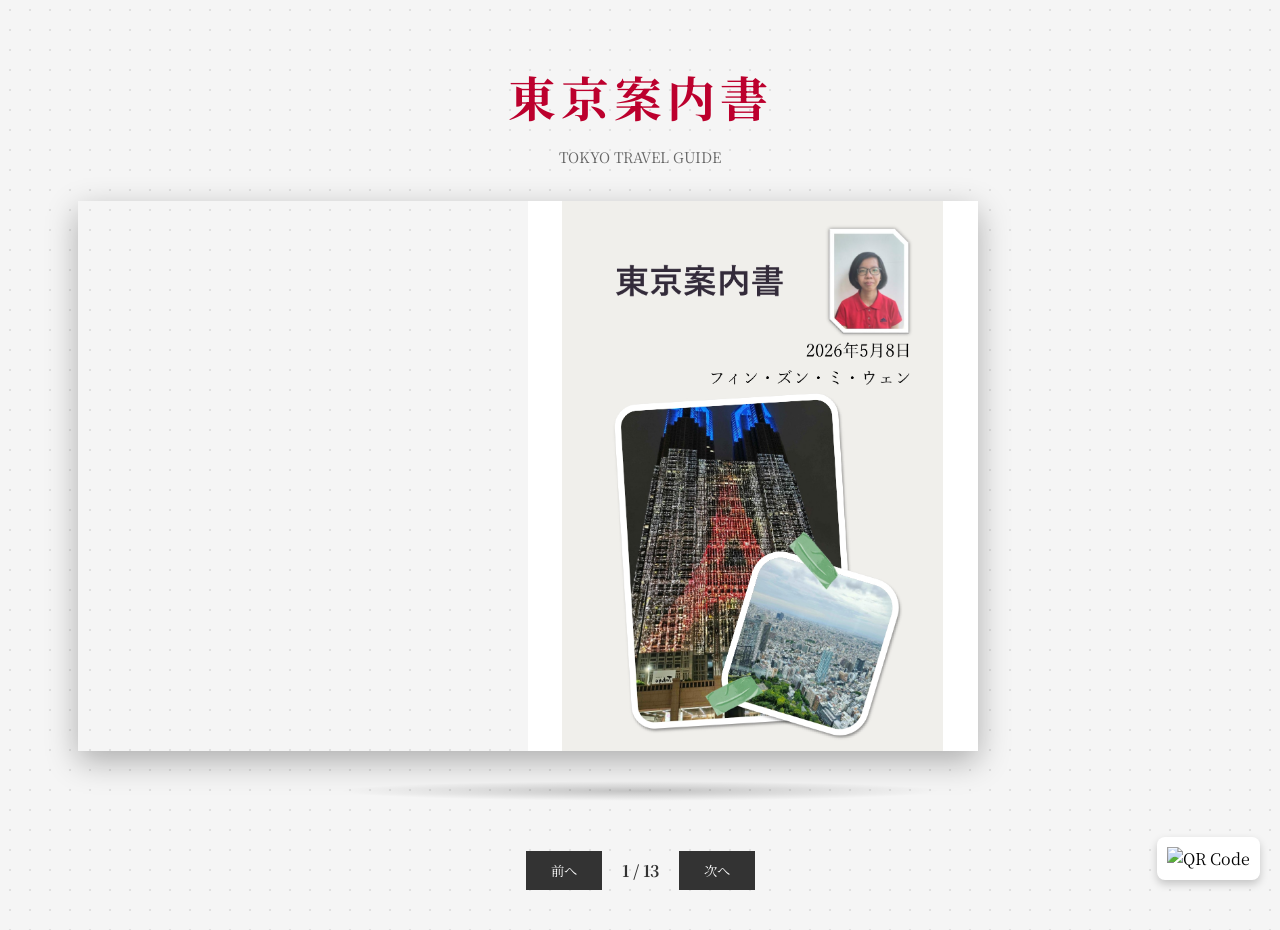
==== index.html @ 28d62766 "fixed link pic for X" ====
<!DOCTYPE html>
<html lang="ja">
<head>
    <meta charset="UTF-8">
    <meta property="og:title" content="Tokyo Guide Flipbook" />
    <meta property="og:description" content="Tokyo travel experience." />
    <meta property="og:image" content="img/review.jpg" />
    <title>東京案内書 - Tokyo Guide Flipbook</title>
    <meta name="description" content="Interactive Tokyo travel flipbook with guides to Shibuya, Shinjuku, Ikebukuro, food, anime culture, and local attractions."/>
    <link rel="icon" type="image/png" href="img/tokyo-tower.png">
    <link rel="stylesheet" href="css/style.css">
    <link href="https://fonts.googleapis.com/css2?family=Noto+Serif+JP:wght@700&display=swap" rel="stylesheet">
    
    <meta name="twitter:card" content="summary_large_image" />
    <meta name="twitter:title" content="Tokyo Guide Flipbook" />
    <meta name="twitter:description" content="Tokyo travel experience." />
    <meta name="twitter:image" content="https://uyenzx.github.io/-2/img/review.jpg" />

    <script type="text/javascript" src="js/jquery.min.1.7.js"></script>
    <script type="text/javascript" src="js/modernizr.2.5.3.min.js"></script>
    <script type="text/javascript" src="js/hash.js"></script>
</head>
<body>

    <header>
        <h1>東京案内書</h1>
        <p>TOKYO TRAVEL GUIDE</p>
    </header>

    <div id="main-container">
        <div id="flipbook-viewport">
            <div id="flipbook">
                </div>
            <div class="shadow-floor"></div>
        </div>
    </div>

    <nav class="controls">
        <button id="prev-btn">前へ</button>
        <span id="page-number">1 / 12</span>
        <button id="next-btn">次へ</button>
    </nav>
    <div style="position: fixed; bottom: 20px; right: 20px; text-align: center; background: white; padding: 10px; border-radius: 8px; box-shadow: 0 4px 8px rgba(0,0,0,0.2); z-index: 999;">
    <img src="https://api.qrserver.com/v1/create-qr-code/?size=100x100&data=https://uyenzx.github.io/-2" alt="QR Code">
</div>

    <script type="text/javascript" src="js/main.js"></script>
</body>
</html>
---- css/style.css ----
body {
    background-color: #f5f5f5; /* Màu giấy trắng ngà */
    background-image: radial-gradient(#e0e0e0 1px, transparent 1px);
    background-size: 20px 20px;
    margin: 0;
    font-family: 'Noto Serif JP', serif;
    display: flex;
    flex-direction: column;
    align-items: center;
    min-height: 100vh;
    overflow-x: hidden;
}

header {
    text-align: center;
    margin-top: 30px;
}

header h1 {
    font-size: 3rem;
    color: #bc002d; /* Màu đỏ cờ Nhật */
    margin-bottom: 0;
    letter-spacing: 5px;
}

header p {
    color: #666;
    font-size: 0.9rem;
}

#main-container {
    flex: 1;
    display: flex;
    justify-content: center;
    align-items: center;
    width: 100%;
}

#flipbook-viewport {
    position: relative;
    padding: 20px;
}

#flipbook {
    display: none;
    box-shadow: 0 10px 30px rgba(0,0,0,0.3);
}

#flipbook .page {
    background-color: white;
}

#flipbook img {
    width: 100%;
    height: 100%;
    object-fit: contain;
}

/* Đổ bóng sàn tạo chiều sâu */
.shadow-floor {
    width: 90%;
    height: 20px;
    background: radial-gradient(ellipse at center, rgba(0,0,0,0.2) 0%, rgba(0,0,0,0) 70%);
    margin: 30px auto;
}

.controls {
    margin-bottom: 40px;
    display: flex;
    gap: 20px;
    align-items: center;
}

button {
    background: #333;
    color: white;
    border: none;
    padding: 10px 25px;
    cursor: pointer;
    font-family: inherit;
    transition: 0.3s;
}

button:hover {
    background: #bc002d;
}

#page-number {
    font-weight: bold;
    color: #333;
}
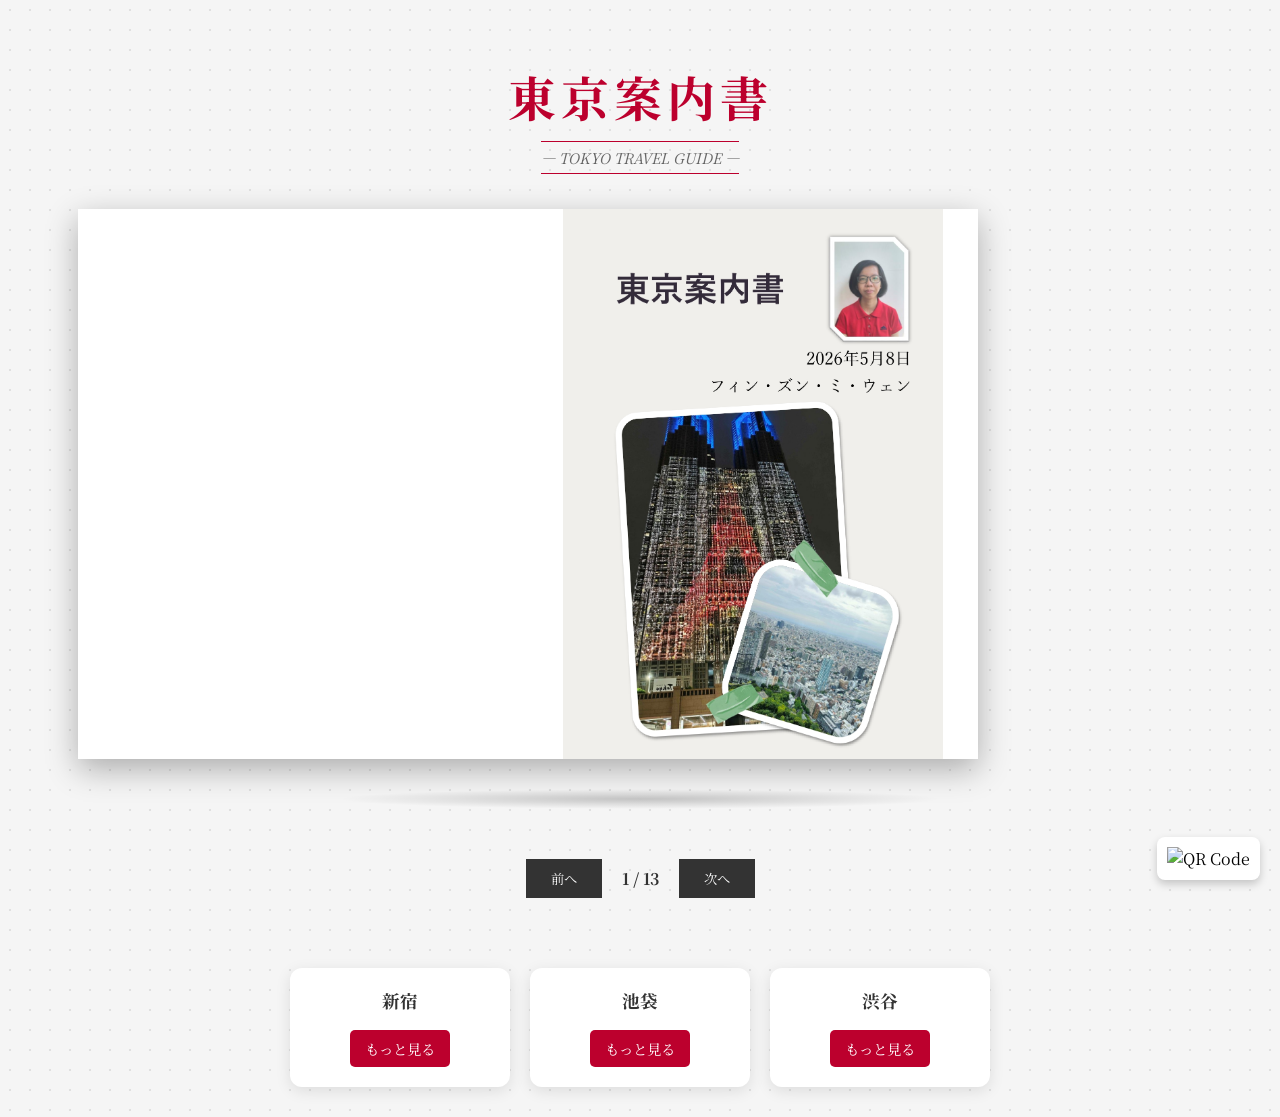
==== commit 0e46d41e: "add shibuya html and css" ====
--- a/index.html
+++ b/index.html
@@ -11,9 +11,11 @@
     <link rel="stylesheet" href="css/style.css">
     <link href="https://fonts.googleapis.com/css2?family=Noto+Serif+JP:wght@700&display=swap" rel="stylesheet">
     
+    <meta property="og:url" content="https://uyenzx.github.io/-2" />
+    <meta property="og:type" content="website" />
     <meta name="twitter:card" content="summary_large_image" />
     <meta name="twitter:title" content="Tokyo Guide Flipbook" />
-    <meta name="twitter:description" content="Tokyo travel experience." />
+    <meta name="twitter:description" content="Tokyo travel experience. Interactive Tokyo travel flipbook with guides to Shibuya, Shinjuku, Ikebukuro, food, anime culture, and local attractions." />
     <meta name="twitter:image" content="https://uyenzx.github.io/-2/img/review.jpg" />
 
     <script type="text/javascript" src="js/jquery.min.1.7.js"></script>
@@ -21,11 +23,10 @@
     <script type="text/javascript" src="js/hash.js"></script>
 </head>
 <body>
-
     <header>
-        <h1>東京案内書</h1>
-        <p>TOKYO TRAVEL GUIDE</p>
-    </header>
+    <h1>東京案内書</h1>
+    <p class="tagline">— TOKYO TRAVEL GUIDE —</p>
+</header>
 
     <div id="main-container">
         <div id="flipbook-viewport">
@@ -40,6 +41,20 @@
         <span id="page-number">1 / 12</span>
         <button id="next-btn">次へ</button>
     </nav>
+    <div class="location-nav">
+    <div class="nav-card">
+        <h3>新宿</h3>
+        <a href="shinjuku.html" class="visit-btn">もっと見る</a>
+    </div>
+    <div class="nav-card">
+        <h3>池袋</h3>
+        <a href="#" class="visit-btn">もっと見る</a>
+    </div>
+    <div class="nav-card">
+        <h3>渋谷</h3>
+        <a href="#" class="visit-btn">もっと見る</a>
+    </div>
+</div>
     <div style="position: fixed; bottom: 20px; right: 20px; text-align: center; background: white; padding: 10px; border-radius: 8px; box-shadow: 0 4px 8px rgba(0,0,0,0.2); z-index: 999;">
     <img src="https://api.qrserver.com/v1/create-qr-code/?size=100x100&data=https://uyenzx.github.io/-2" alt="QR Code">
 </div>
--- a/css/style.css
+++ b/css/style.css
@@ -44,6 +44,8 @@
 #flipbook {
     display: none;
     box-shadow: 0 10px 30px rgba(0,0,0,0.3);
+    background-color: white;
+    background-image: url('https://www.transparenttextures.com/patterns/paper.png'); /* Hiệu ứng vân giấy */
 }
 
 #flipbook .page {
@@ -90,3 +92,70 @@
     color: #333;
 }
 
+.location-nav {
+    display: flex;
+    gap: 20px;
+    margin: 30px 0;
+    justify-content: center;
+    width: 100%;
+}
+
+.nav-card {
+    background: white;
+    padding: 20px;
+    border-radius: 12px;
+    box-shadow: 0 4px 15px rgba(0,0,0,0.1);
+    text-align: center;
+    width: 180px;
+    transition: transform 0.3s;
+}
+
+.nav-card:hover {
+    transform: translateY(-5px);
+}
+
+.nav-card h3 {
+    margin-top: 0;
+    color: #333;
+    font-size: 1.1rem;
+}
+
+.visit-btn {
+    display: inline-block;
+    padding: 8px 15px;
+    background: #bc002d;
+    color: white;
+    text-decoration: none;
+    border-radius: 5px;
+    font-size: 0.9rem;
+    transition: 0.3s;
+}
+
+.visit-btn:hover {
+    background: #333;
+}
+
+/* Cho thiết bị di động */
+@media (max-width: 600px) {
+    .location-nav {
+        flex-direction: column;
+        align-items: center;
+    }
+}
+
+.top-bar {
+    font-size: 0.8rem;
+    color: #888;
+    margin-bottom: 10px;
+    letter-spacing: 1px;
+}
+
+.tagline {
+    font-style: italic;
+    border-top: 1px solid #bc002d;
+    border-bottom: 1px solid #bc002d;
+    padding: 5px 0;
+    display: inline-block;
+    margin-top: 10px;
+    font-weight: 400;
+}
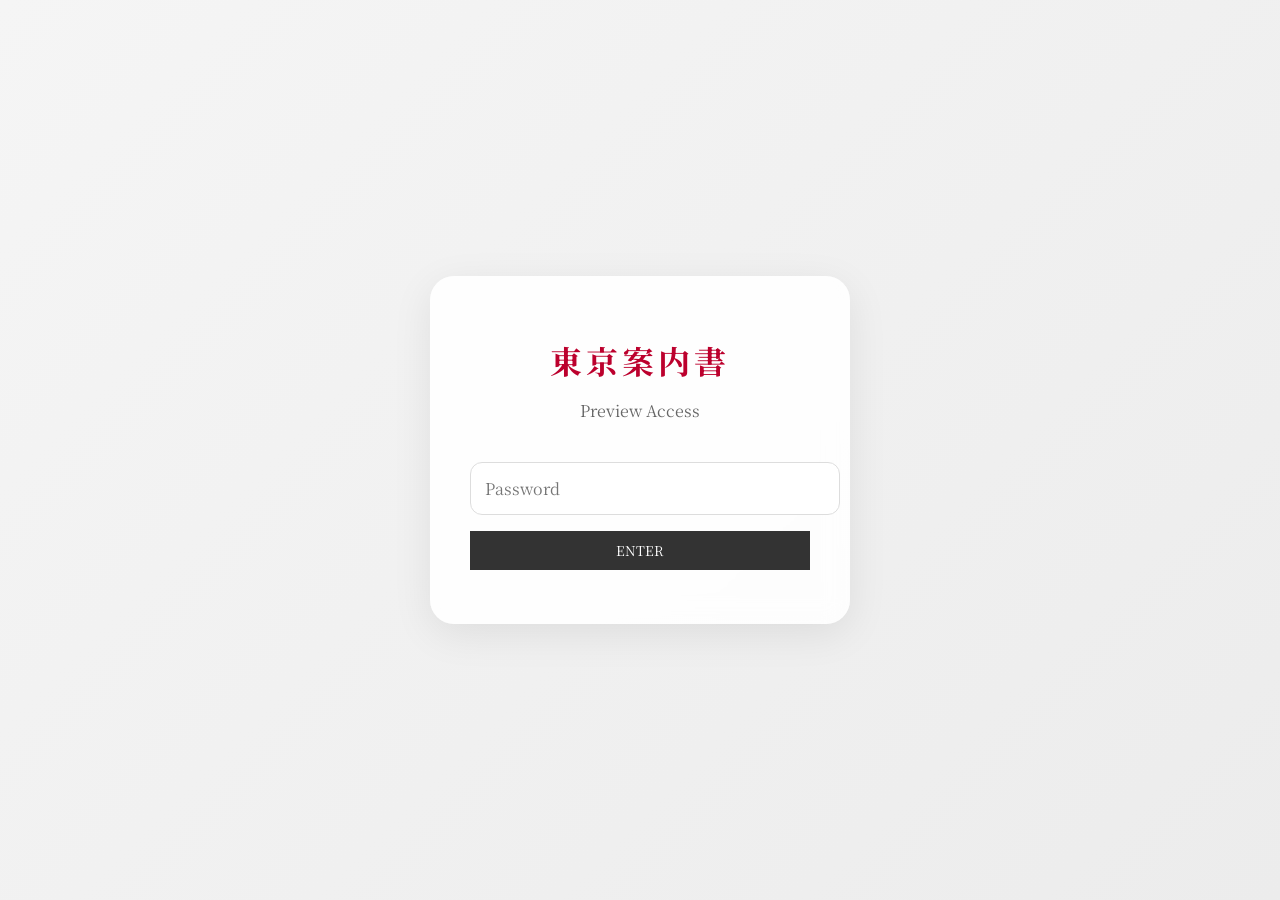
==== commit ba133402: "them man hinh password" ====
--- a/index.html
+++ b/index.html
@@ -23,6 +23,21 @@
     <script type="text/javascript" src="js/hash.js"></script>
 </head>
 <body>
+    <div id="password-screen">
+
+    <div class="password-box">
+        <h1>東京案内書</h1>
+        <p>Preview Access</p>
+
+        <input type="password" id="password-input" placeholder="Password">
+
+        <button onclick="checkPassword()">ENTER</button>
+
+        <p id="error-text"></p>
+    </div>
+
+</div>
+<div id="protected-content" style="display:none;">
     <header>
     <h1>東京案内書</h1>
     <p class="tagline">— TOKYO TRAVEL GUIDE —</p>
@@ -41,24 +56,240 @@
         <span id="page-number">1 / 12</span>
         <button id="next-btn">次へ</button>
     </nav>
-    <div class="location-nav">
-    <div class="nav-card">
-        <h3>新宿</h3>
-        <a href="shinjuku.html" class="visit-btn">もっと見る</a>
+    
+    <div class="tokyo-sections">
+<div class="section-label-row">
+      <span class="section-label">エリアを選ぶ</span>
+      <div class="divider-line"></div>
     </div>
-    <div class="nav-card">
-        <h3>池袋</h3>
-        <a href="#" class="visit-btn">もっと見る</a>
-    </div>
-    <div class="nav-card">
-        <h3>渋谷</h3>
-        <a href="#" class="visit-btn">もっと見る</a>
-    </div>
+    <section class="district">
+      <div class="district-header">
+        <span class="district-number" style="color: #c0392b;">01</span>
+        <div>
+          <h2 class="district-name">新宿</h2>
+          <p class="district-name-en" style="color: #c0392baa;">Shinjuku</p>
+        </div>
+        <div class="district-line" style="background: #c0392b33;"></div>
+      </div>
+      <div class="scroll-track">
+        <div class="spot-card">
+          <img src="img/fire-museum.jpg" alt="消防博物館" />
+          <div class="card-overlay"></div>
+          <span class="card-tag" style="color:#c0392b;border-color:#c0392b66;background:#c0392b22;">無料</span>
+          <div class="card-content">
+            <p class="card-sub">Fire Museum</p>
+            <h3 class="card-name">消防博物館</h3>
+            <p class="card-desc">江戸から現代まで消防の歴史を体感</p>
+          </div>
+          <div class="card-accent" style="background:#c0392b;"></div>
+        </div>
+        <div class="spot-card">
+          <img src="img/metro.jpg" alt="東京都庁展望室" />
+          <div class="card-overlay"></div>
+          <span class="card-tag" style="color:#c0392b;border-color:#c0392b66;background:#c0392b22;">無料</span>
+          <div class="card-content">
+            <p class="card-sub">Tokyo Metropolitan Gov.</p>
+            <h3 class="card-name">東京都庁展望室</h3>
+            <p class="card-desc">地上202m、東京を一望するパノラマ</p>
+          </div>
+          <div class="card-accent" style="background:#c0392b;"></div>
+        </div>
+        <div class="spot-card">
+          <img src="https://images.unsplash.com/photo-1519608487953-e999c86e7455?w=600&q=80" alt="平和祈念展示資料館" />
+          <div class="card-overlay"></div>
+          <span class="card-tag" style="color:#c0392b;border-color:#c0392b66;background:#c0392b22;">無料</span>
+          <div class="card-content">
+            <p class="card-sub">Peace Memorial Museum</p>
+            <h3 class="card-name">平和祈念展示資料館</h3>
+            <p class="card-desc">戦争と平和の歴史を伝える静かな場所</p>
+          </div>
+          <div class="card-accent" style="background:#c0392b;"></div>
+        </div>
+        <div class="spot-card">
+          <img src="https://images.unsplash.com/photo-1547592180-85f173990554?w=600&q=80" alt="思い出横丁" />
+          <div class="card-overlay"></div>
+          <span class="card-tag" style="color:#c0392b;border-color:#c0392b66;background:#c0392b22;">グルメ</span>
+          <div class="card-content">
+            <p class="card-sub">Memory Lane</p>
+            <h3 class="card-name">思い出横丁</h3>
+            <p class="card-desc">昭和の雰囲気が漂う屋台横丁</p>
+          </div>
+          <div class="card-accent" style="background:#c0392b;"></div>
+        </div>
+        <div class="spot-card">
+          <img src="https://images.unsplash.com/photo-1540959733332-eab4deabeeaf?w=600&q=80" alt="TOKYO Night & Light" />
+          <div class="card-overlay"></div>
+          <span class="card-tag" style="color:#c0392b;border-color:#c0392b66;background:#c0392b22;">夜景</span>
+          <div class="card-content">
+            <p class="card-sub">Night Illumination</p>
+            <h3 class="card-name">TOKYO Night & Light</h3>
+            <p class="card-desc">夜の東京を彩る幻想的な光のショー</p>
+          </div>
+          <div class="card-accent" style="background:#c0392b;"></div>
+        </div>
+        <div class="spot-card">
+          <img src="https://images.unsplash.com/photo-1569718212165-3a8278d5f624?w=600&q=80" alt="一蘭新宿中央東口店" />
+          <div class="card-overlay"></div>
+          <span class="card-tag" style="color:#c0392b;border-color:#c0392b66;background:#c0392b22;">ラーメン</span>
+          <div class="card-content">
+            <p class="card-sub">Ichiran Ramen</p>
+            <h3 class="card-name">一蘭新宿中央東口店</h3>
+            <p class="card-desc">一人で味わう至極の博多とんこつラーメン</p>
+          </div>
+          <div class="card-accent" style="background:#c0392b;"></div>
+        </div>
+      </div>
+    </section>
+
+    <!-- 池袋 -->
+    <section class="district">
+      <div class="district-header">
+        <span class="district-number" style="color: #2980b9;">02</span>
+        <div>
+          <h2 class="district-name">池袋</h2>
+          <p class="district-name-en" style="color: #2980b9aa;">Ikebukuro</p>
+        </div>
+        <div class="district-line" style="background: #2980b933;"></div>
+      </div>
+      <div class="scroll-track">
+        <div class="spot-card">
+          <img src="https://images.unsplash.com/photo-1504674900247-0877df9cc836?w=600&q=80" alt="魚吉酒場池袋店" />
+          <div class="card-overlay"></div>
+          <span class="card-tag" style="color:#2980b9;border-color:#2980b966;background:#2980b922;">居酒屋</span>
+          <div class="card-content">
+            <p class="card-sub">Uokichi Sakaba</p>
+            <h3 class="card-name">魚吉酒場池袋店</h3>
+            <p class="card-desc">新鮮な海の幸と日本酒が楽しめる居酒屋</p>
+          </div>
+          <div class="card-accent" style="background:#2980b9;"></div>
+        </div>
+      </div>
+    </section>
+
+    <!-- 渋谷 -->
+    <section class="district">
+      <div class="district-header">
+        <span class="district-number" style="color: #8e44ad;">03</span>
+        <div>
+          <h2 class="district-name">渋谷</h2>
+          <p class="district-name-en" style="color: #8e44adaa;">Shibuya</p>
+        </div>
+        <div class="district-line" style="background: #8e44ad33;"></div>
+      </div>
+      <div class="scroll-track">
+        <div class="spot-card">
+          <img src="https://images.unsplash.com/photo-1542051841857-5f90071e7989?w=600&q=80" alt="忠犬ハチ公像" />
+          <div class="card-overlay"></div>
+          <span class="card-tag" style="color:#8e44ad;border-color:#8e44ad66;background:#8e44ad22;">観光</span>
+          <div class="card-content">
+            <p class="card-sub">Hachiko Statue</p>
+            <h3 class="card-name">忠犬ハチ公像</h3>
+            <p class="card-desc">渋谷のシンボル、忠犬ハチ公の待ち合わせ場所</p>
+          </div>
+          <div class="card-accent" style="background:#8e44ad;"></div>
+        </div>
+        <div class="spot-card">
+          <img src="https://images.unsplash.com/photo-1556909114-f6e7ad7d3136?w=600&q=80" alt="渋谷 PARCO" />
+          <div class="card-overlay"></div>
+          <span class="card-tag" style="color:#8e44ad;border-color:#8e44ad66;background:#8e44ad22;">ショッピング</span>
+          <div class="card-content">
+            <p class="card-sub">Shibuya PARCO</p>
+            <h3 class="card-name">渋谷 PARCO</h3>
+            <p class="card-desc">アートとカルチャーが融合する複合施設</p>
+          </div>
+          <div class="card-accent" style="background:#8e44ad;"></div>
+        </div>
+      </div>
+    </section>
+
+    <!-- 上野 -->
+    <section class="district">
+      <div class="district-header">
+        <span class="district-number" style="color: #27ae60;">04</span>
+        <div>
+          <h2 class="district-name">上野</h2>
+          <p class="district-name-en" style="color: #27ae60aa;">Ueno</p>
+        </div>
+        <div class="district-line" style="background: #27ae6033;"></div>
+      </div>
+      <div class="scroll-track">
+        <div class="spot-card">
+          <img src="https://images.unsplash.com/photo-1555396273-367ea4eb4db5?w=600&q=80" alt="鳥焼肉鳥ひびきちゃん" />
+          <div class="card-overlay"></div>
+          <span class="card-tag" style="color:#27ae60;border-color:#27ae6066;background:#27ae6022;">焼肉</span>
+          <div class="card-content">
+            <p class="card-sub">Tori Hibiki-chan</p>
+            <h3 class="card-name">鳥焼肉鳥ひびきちゃん</h3>
+            <p class="card-desc">こだわりの鶏料理と焼肉が楽しめる人気店</p>
+          </div>
+          <div class="card-accent" style="background:#27ae60;"></div>
+        </div>
+      </div>
+    </section>
+
+</div>
 </div>
     <div style="position: fixed; bottom: 20px; right: 20px; text-align: center; background: white; padding: 10px; border-radius: 8px; box-shadow: 0 4px 8px rgba(0,0,0,0.2); z-index: 999;">
     <img src="https://api.qrserver.com/v1/create-qr-code/?size=100x100&data=https://uyenzx.github.io/-2" alt="QR Code">
 </div>
-
+</div>
+<script>
+
+const PASSWORD = "tokyo2026";
+
+function checkPassword() {
+
+    const input =
+        document.getElementById("password-input").value;
+
+    if (input === PASSWORD) {
+
+        document.getElementById("password-screen")
+            .style.display = "none";
+
+        document.getElementById("protected-content")
+            .style.display = "block";
+
+    } else {
+
+        document.getElementById("error-text")
+            .innerText = "Wrong password";
+
+    }
+}
+
+/* =====================
+   Block Inspect
+===================== */
+
+document.addEventListener("contextmenu", (e) => {
+    e.preventDefault();
+});
+
+document.addEventListener("keydown", (e) => {
+
+    /* F12 */
+    if (e.key === "F12") {
+        e.preventDefault();
+    }
+
+    /* Ctrl+Shift+I */
+    if (e.ctrlKey && e.shiftKey && e.key === "I") {
+        e.preventDefault();
+    }
+
+    /* Ctrl+Shift+J */
+    if (e.ctrlKey && e.shiftKey && e.key === "J") {
+        e.preventDefault();
+    }
+
+    /* Ctrl+U */
+    if (e.ctrlKey && e.key === "u") {
+        e.preventDefault();
+    }
+});
+
+</script>
     <script type="text/javascript" src="js/main.js"></script>
 </body>
 </html>
--- a/css/style.css
+++ b/css/style.css
@@ -159,3 +159,278 @@
     margin-top: 10px;
     font-weight: 400;
 }
+
+.section-label-row {
+  display: flex;
+  align-items: center;
+  gap: 16px;
+  margin-bottom: 40px;
+}
+.section-label {
+  font-size: 10px;
+  letter-spacing: 0.25em;
+  color: rgba(255,255,255,0.35);
+  text-transform: uppercase;
+  white-space: nowrap;
+}
+.divider-line {
+  flex: 1;
+  height: 1px;
+  background: rgba(255,255,255,0.1);
+}
+
+/* ── District ── */
+.district {
+  margin-bottom: 64px;
+}
+.district-header {
+  display: flex;
+  align-items: center;
+  gap: 20px;
+  margin-bottom: 24px;
+}
+.district-number {
+  font-size: 56px;
+  font-weight: 100;
+  opacity: 0.2;
+  line-height: 1;
+  user-select: none;
+}
+.district-name {
+  font-size: 28px;
+  font-weight: 300;
+  letter-spacing: 0.05em;
+  color: #fff;
+}
+.district-name-en {
+  font-size: 10px;
+  letter-spacing: 0.3em;
+  text-transform: uppercase;
+  margin-top: 2px;
+}
+.district-line {
+  flex: 1;
+  height: 1px;
+  margin-left: 8px;
+}
+
+/* ── Horizontal scroll track ── */
+.scroll-track {
+  display: flex;
+  gap: 16px;
+  overflow-x: auto;
+  padding-bottom: 16px;
+  scrollbar-width: thin;
+  scrollbar-color: rgba(255,255,255,0.2) transparent;
+}
+.scroll-track::-webkit-scrollbar {
+  height: 4px;
+}
+.scroll-track::-webkit-scrollbar-track {
+  background: transparent;
+}
+.scroll-track::-webkit-scrollbar-thumb {
+  background: rgba(255,255,255,0.2);
+  border-radius: 2px;
+}
+.scroll-track::-webkit-scrollbar-thumb:hover {
+  background: rgba(255,255,255,0.4);
+}
+
+/* ── Spot Card ── */
+.spot-card {
+  position: relative;
+  flex-shrink: 0;
+  width: 220px;
+  height: 300px;
+  border-radius: 12px;
+  overflow: hidden;
+  border: 1px solid rgba(255,255,255,0.1);
+  cursor: pointer;
+  transition: border-color 0.4s;
+}
+.spot-card:hover {
+  border-color: rgba(255,255,255,0.28);
+}
+.spot-card img {
+  position: absolute;
+  inset: 0;
+  width: 100%;
+  height: 100%;
+  object-fit: cover;
+  opacity: 0.45;
+  transition: opacity 0.6s, transform 0.7s;
+}
+.spot-card:hover img {
+  opacity: 0.65;
+  transform: scale(1.08);
+}
+.card-overlay {
+  position: absolute;
+  inset: 0;
+  background: linear-gradient(to top, #000 0%, rgba(0,0,0,0.45) 55%, transparent 100%);
+}
+.card-tag {
+  position: absolute;
+  top: 14px;
+  left: 14px;
+  font-size: 9px;
+  letter-spacing: 0.2em;
+  text-transform: uppercase;
+  padding: 3px 8px;
+  border-radius: 999px;
+  border: 1px solid;
+}
+.card-content {
+  position: absolute;
+  bottom: 0;
+  left: 0;
+  right: 0;
+  padding: 18px;
+}
+.card-sub {
+  font-size: 9px;
+  letter-spacing: 0.25em;
+  color: rgba(255,255,255,0.38);
+  text-transform: uppercase;
+  margin-bottom: 4px;
+}
+.card-name {
+  font-size: 15px;
+  font-weight: 300;
+  color: #fff;
+  line-height: 1.3;
+  margin-bottom: 6px;
+}
+.card-desc {
+  font-size: 11px;
+  color: rgba(255,255,255,0.5);
+  line-height: 1.5;
+  opacity: 0;
+  transform: translateY(6px);
+  transition: opacity 0.35s, transform 0.35s;
+}
+.spot-card:hover .card-desc {
+  opacity: 1;
+  transform: translateY(0);
+}
+.card-accent {
+  position: absolute;
+  bottom: 0;
+  left: 0;
+  height: 2px;
+  width: 0;
+  transition: width 0.5s;
+}
+.spot-card:hover .card-accent {
+  width: 100%;
+}
+
+.tokyo-sections {
+    width: 100%;
+    max-width: 1152px;
+    padding: 40px 24px 80px;
+}
+
+.district-name {
+    color: #222;
+}
+
+.card-sub {
+    color: rgba(255,255,255,0.65);
+}
+
+.card-desc {
+    color: rgba(255,255,255,0.72);
+}
+
+.scroll-track {
+    padding-bottom: 20px;
+}
+
+.spot-card {
+    background: #111;
+}
+
+.section-label {
+    color: rgba(0,0,0,0.35);
+}
+
+.divider-line {
+    background: rgba(0,0,0,0.1);
+}
+
+/* =========================
+   PASSWORD SCREEN
+========================= */
+
+#password-screen {
+    position: fixed;
+    inset: 0;
+    z-index: 99999;
+
+    display: flex;
+    justify-content: center;
+    align-items: center;
+
+    background:
+        linear-gradient(
+            135deg,
+            #f5f5f5,
+            #ececec
+        );
+}
+
+.password-box {
+    width: 340px;
+
+    padding: 40px;
+
+    background: rgba(255,255,255,0.88);
+
+    backdrop-filter: blur(12px);
+
+    border-radius: 24px;
+
+    box-shadow:
+        0 10px 40px rgba(0,0,0,0.08);
+
+    text-align: center;
+}
+
+.password-box h1 {
+    margin-bottom: 10px;
+
+    color: #bc002d;
+    letter-spacing: 4px;
+}
+
+.password-box p {
+    color: #666;
+}
+
+.password-box input {
+    width: 100%;
+
+    margin-top: 24px;
+    padding: 14px;
+
+    border-radius: 12px;
+    border: 1px solid #ddd;
+
+    font-size: 1rem;
+    font-family: inherit;
+
+    outline: none;
+}
+
+.password-box button {
+    width: 100%;
+    margin-top: 16px;
+}
+
+#error-text {
+    margin-top: 14px;
+    color: #bc002d;
+    font-size: 0.9rem;
+}
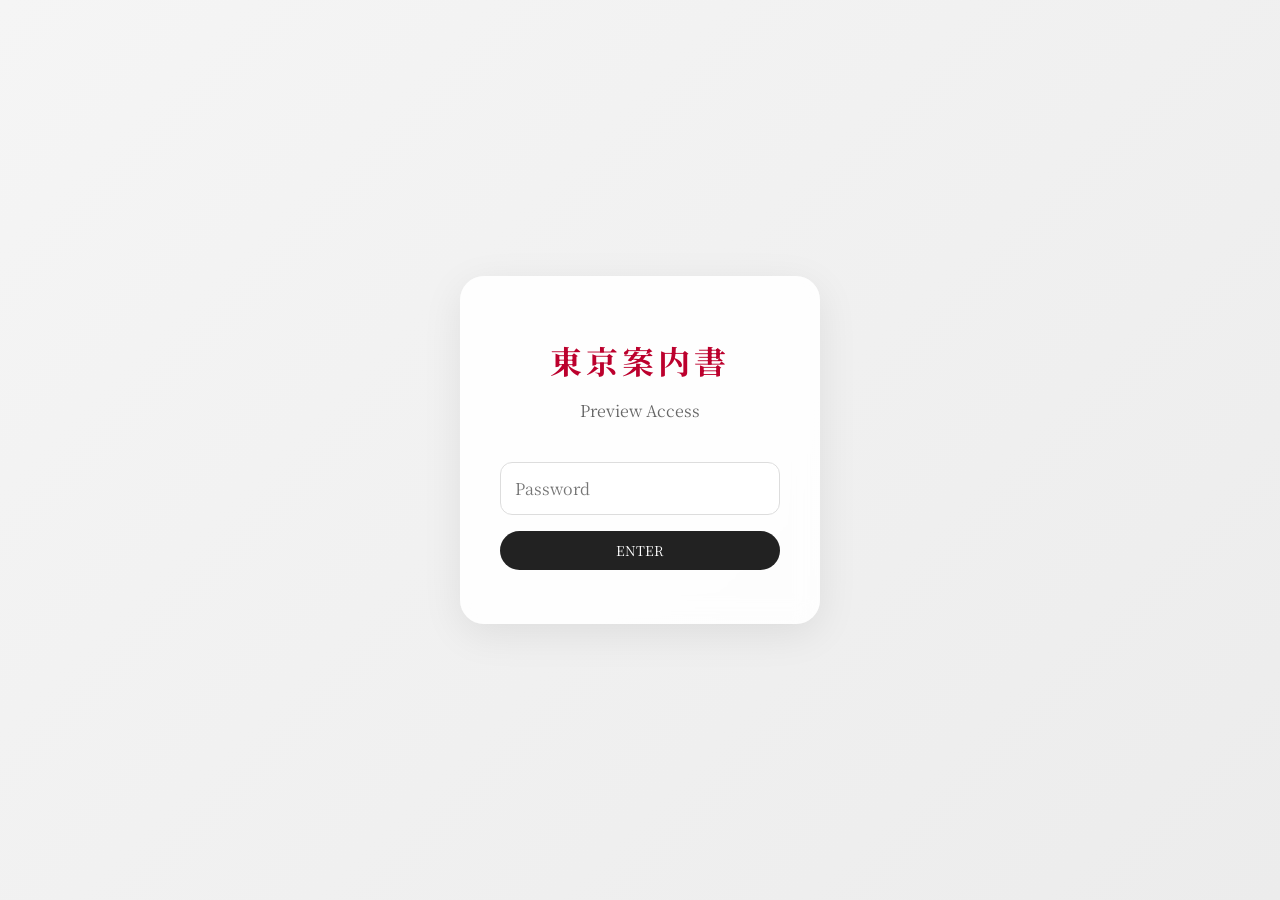
==== commit ac2bd91e: "fixed css" ====
--- a/index.html
+++ b/index.html
@@ -1,295 +1,323 @@
 <!DOCTYPE html>
 <html lang="ja">
+
 <head>
     <meta charset="UTF-8">
     <meta property="og:title" content="Tokyo Guide Flipbook" />
     <meta property="og:description" content="Tokyo travel experience." />
     <meta property="og:image" content="img/review.jpg" />
     <title>東京案内書 - Tokyo Guide Flipbook</title>
-    <meta name="description" content="Interactive Tokyo travel flipbook with guides to Shibuya, Shinjuku, Ikebukuro, food, anime culture, and local attractions."/>
+    <meta name="description"
+        content="Interactive Tokyo travel flipbook with guides to Shibuya, Shinjuku, Ikebukuro, food, anime culture, and local attractions." />
     <link rel="icon" type="image/png" href="img/tokyo-tower.png">
     <link rel="stylesheet" href="css/style.css">
     <link href="https://fonts.googleapis.com/css2?family=Noto+Serif+JP:wght@700&display=swap" rel="stylesheet">
-    
+
     <meta property="og:url" content="https://uyenzx.github.io/-2" />
     <meta property="og:type" content="website" />
     <meta name="twitter:card" content="summary_large_image" />
     <meta name="twitter:title" content="Tokyo Guide Flipbook" />
-    <meta name="twitter:description" content="Tokyo travel experience. Interactive Tokyo travel flipbook with guides to Shibuya, Shinjuku, Ikebukuro, food, anime culture, and local attractions." />
+    <meta name="twitter:description"
+        content="Tokyo travel experience. Interactive Tokyo travel flipbook with guides to Shibuya, Shinjuku, Ikebukuro, food, anime culture, and local attractions." />
     <meta name="twitter:image" content="https://uyenzx.github.io/-2/img/review.jpg" />
 
     <script type="text/javascript" src="js/jquery.min.1.7.js"></script>
     <script type="text/javascript" src="js/modernizr.2.5.3.min.js"></script>
     <script type="text/javascript" src="js/hash.js"></script>
 </head>
+
 <body>
     <div id="password-screen">
 
-    <div class="password-box">
-        <h1>東京案内書</h1>
-        <p>Preview Access</p>
-
-        <input type="password" id="password-input" placeholder="Password">
-
-        <button onclick="checkPassword()">ENTER</button>
-
-        <p id="error-text"></p>
+        <div class="password-box">
+            <h1>東京案内書</h1>
+            <p>Preview Access</p>
+
+            <input type="password" id="password-input" placeholder="Password">
+
+            <button onclick="checkPassword()">ENTER</button>
+
+            <p id="error-text"></p>
+        </div>
+
     </div>
-
-</div>
-<div id="protected-content" style="display:none;">
-    <header>
-    <h1>東京案内書</h1>
-    <p class="tagline">— TOKYO TRAVEL GUIDE —</p>
-</header>
-
-    <div id="main-container">
-        <div id="flipbook-viewport">
-            <div id="flipbook">
-                </div>
-            <div class="shadow-floor"></div>
+    <div id="protected-content" style="display:none;">
+        <header>
+            <h1>東京案内書</h1>
+            <p class="tagline">— TOKYO TRAVEL GUIDE —</p>
+        </header>
+
+        <div id="main-container">
+            <div id="flipbook-viewport">
+                <div id="flipbook">
+                </div>
+                <div class="shadow-floor"></div>
+            </div>
+        </div>
+
+        <nav class="controls">
+            <button id="prev-btn">前へ</button>
+            <span id="page-number">1 / 12</span>
+            <button id="next-btn">次へ</button>
+        </nav>
+
+        <div class="tokyo-sections">
+            <div class="section-label-row">
+                <span class="section-label">エリアを選ぶ</span>
+                <div class="divider-line"></div>
+            </div>
+            <section class="district">
+                <div class="district-header">
+                    <span class="district-number" style="color: #c0392b;">01</span>
+                    <div>
+                        <h2 class="district-name">新宿</h2>
+                        <p class="district-name-en" style="color: #c0392baa;">Shinjuku</p>
+                    </div>
+                    <div class="district-line" style="background: #c0392b33;"></div>
+                </div>
+                <div class="scroll-track">
+                    <div class="spot-card">
+                        <img src="img/fire-museum.jpg" alt="消防博物館" />
+                        <div class="card-overlay"></div>
+                        <span class="card-tag"
+                            style="color:#c0392b;border-color:#c0392b66;background:#c0392b22;">無料</span>
+                        <div class="card-content">
+                            <p class="card-sub">Fire Museum</p>
+                            <h3 class="card-name">消防博物館</h3>
+                            <p class="card-desc">江戸から現代まで消防の歴史を体感</p>
+                        </div>
+                        <div class="card-accent" style="background:#c0392b;"></div>
+                    </div>
+                    <div class="spot-card">
+                        <img src="img/metro.jpg" alt="東京都庁展望室" />
+                        <div class="card-overlay"></div>
+                        <span class="card-tag"
+                            style="color:#c0392b;border-color:#c0392b66;background:#c0392b22;">無料</span>
+                        <div class="card-content">
+                            <p class="card-sub">Tokyo Metropolitan Gov.</p>
+                            <h3 class="card-name">東京都庁展望室</h3>
+                            <p class="card-desc">地上202m、東京を一望するパノラマ</p>
+                        </div>
+                        <div class="card-accent" style="background:#c0392b;"></div>
+                    </div>
+                    <div class="spot-card">
+                        <img src="https://images.unsplash.com/photo-1519608487953-e999c86e7455?w=600&q=80"
+                            alt="平和祈念展示資料館" />
+                        <div class="card-overlay"></div>
+                        <span class="card-tag"
+                            style="color:#c0392b;border-color:#c0392b66;background:#c0392b22;">無料</span>
+                        <div class="card-content">
+                            <p class="card-sub">Peace Memorial Museum</p>
+                            <h3 class="card-name">平和祈念展示資料館</h3>
+                            <p class="card-desc">戦争と平和の歴史を伝える静かな場所</p>
+                        </div>
+                        <div class="card-accent" style="background:#c0392b;"></div>
+                    </div>
+                    <div class="spot-card">
+                        <img src="https://images.unsplash.com/photo-1547592180-85f173990554?w=600&q=80" alt="思い出横丁" />
+                        <div class="card-overlay"></div>
+                        <span class="card-tag"
+                            style="color:#c0392b;border-color:#c0392b66;background:#c0392b22;">グルメ</span>
+                        <div class="card-content">
+                            <p class="card-sub">Memory Lane</p>
+                            <h3 class="card-name">思い出横丁</h3>
+                            <p class="card-desc">昭和の雰囲気が漂う屋台横丁</p>
+                        </div>
+                        <div class="card-accent" style="background:#c0392b;"></div>
+                    </div>
+                    <div class="spot-card">
+                        <img src="https://images.unsplash.com/photo-1540959733332-eab4deabeeaf?w=600&q=80"
+                            alt="TOKYO Night & Light" />
+                        <div class="card-overlay"></div>
+                        <span class="card-tag"
+                            style="color:#c0392b;border-color:#c0392b66;background:#c0392b22;">夜景</span>
+                        <div class="card-content">
+                            <p class="card-sub">Night Illumination</p>
+                            <h3 class="card-name">TOKYO Night & Light</h3>
+                            <p class="card-desc">夜の東京を彩る幻想的な光のショー</p>
+                        </div>
+                        <div class="card-accent" style="background:#c0392b;"></div>
+                    </div>
+                    <div class="spot-card">
+                        <img src="https://images.unsplash.com/photo-1569718212165-3a8278d5f624?w=600&q=80"
+                            alt="一蘭新宿中央東口店" />
+                        <div class="card-overlay"></div>
+                        <span class="card-tag"
+                            style="color:#c0392b;border-color:#c0392b66;background:#c0392b22;">ラーメン</span>
+                        <div class="card-content">
+                            <p class="card-sub">Ichiran Ramen</p>
+                            <h3 class="card-name">一蘭新宿中央東口店</h3>
+                            <p class="card-desc">一人で味わう至極の博多とんこつラーメン</p>
+                        </div>
+                        <div class="card-accent" style="background:#c0392b;"></div>
+                    </div>
+                </div>
+            </section>
+
+            <!-- 池袋 -->
+            <section class="district">
+                <div class="district-header">
+                    <span class="district-number" style="color: #2980b9;">02</span>
+                    <div>
+                        <h2 class="district-name">池袋</h2>
+                        <p class="district-name-en" style="color: #2980b9aa;">Ikebukuro</p>
+                    </div>
+                    <div class="district-line" style="background: #2980b933;"></div>
+                </div>
+                <div class="scroll-track">
+                    <div class="spot-card">
+                        <img src="https://images.unsplash.com/photo-1504674900247-0877df9cc836?w=600&q=80"
+                            alt="魚吉酒場池袋店" />
+                        <div class="card-overlay"></div>
+                        <span class="card-tag"
+                            style="color:#2980b9;border-color:#2980b966;background:#2980b922;">居酒屋</span>
+                        <div class="card-content">
+                            <p class="card-sub">Uokichi Sakaba</p>
+                            <h3 class="card-name">魚吉酒場池袋店</h3>
+                            <p class="card-desc">新鮮な海の幸と日本酒が楽しめる居酒屋</p>
+                        </div>
+                        <div class="card-accent" style="background:#2980b9;"></div>
+                    </div>
+                </div>
+            </section>
+
+            <!-- 渋谷 -->
+            <section class="district">
+                <div class="district-header">
+                    <span class="district-number" style="color: #8e44ad;">03</span>
+                    <div>
+                        <h2 class="district-name">渋谷</h2>
+                        <p class="district-name-en" style="color: #8e44adaa;">Shibuya</p>
+                    </div>
+                    <div class="district-line" style="background: #8e44ad33;"></div>
+                </div>
+                <div class="scroll-track">
+                    <div class="spot-card">
+                        <img src="https://images.unsplash.com/photo-1542051841857-5f90071e7989?w=600&q=80"
+                            alt="忠犬ハチ公像" />
+                        <div class="card-overlay"></div>
+                        <span class="card-tag"
+                            style="color:#8e44ad;border-color:#8e44ad66;background:#8e44ad22;">観光</span>
+                        <div class="card-content">
+                            <p class="card-sub">Hachiko Statue</p>
+                            <h3 class="card-name">忠犬ハチ公像</h3>
+                            <p class="card-desc">渋谷のシンボル、忠犬ハチ公の待ち合わせ場所</p>
+                        </div>
+                        <div class="card-accent" style="background:#8e44ad;"></div>
+                    </div>
+                    <div class="spot-card">
+                        <img src="https://images.unsplash.com/photo-1556909114-f6e7ad7d3136?w=600&q=80"
+                            alt="渋谷 PARCO" />
+                        <div class="card-overlay"></div>
+                        <span class="card-tag"
+                            style="color:#8e44ad;border-color:#8e44ad66;background:#8e44ad22;">ショッピング</span>
+                        <div class="card-content">
+                            <p class="card-sub">Shibuya PARCO</p>
+                            <h3 class="card-name">渋谷 PARCO</h3>
+                            <p class="card-desc">アートとカルチャーが融合する複合施設</p>
+                        </div>
+                        <div class="card-accent" style="background:#8e44ad;"></div>
+                    </div>
+                </div>
+            </section>
+
+            <!-- 上野 -->
+            <section class="district">
+                <div class="district-header">
+                    <span class="district-number" style="color: #27ae60;">04</span>
+                    <div>
+                        <h2 class="district-name">上野</h2>
+                        <p class="district-name-en" style="color: #27ae60aa;">Ueno</p>
+                    </div>
+                    <div class="district-line" style="background: #27ae6033;"></div>
+                </div>
+                <div class="scroll-track">
+                    <div class="spot-card">
+                        <img src="https://images.unsplash.com/photo-1555396273-367ea4eb4db5?w=600&q=80"
+                            alt="鳥焼肉鳥ひびきちゃん" />
+                        <div class="card-overlay"></div>
+                        <span class="card-tag"
+                            style="color:#27ae60;border-color:#27ae6066;background:#27ae6022;">焼肉</span>
+                        <div class="card-content">
+                            <p class="card-sub">Tori Hibiki-chan</p>
+                            <h3 class="card-name">鳥焼肉鳥ひびきちゃん</h3>
+                            <p class="card-desc">こだわりの鶏料理と焼肉が楽しめる人気店</p>
+                        </div>
+                        <div class="card-accent" style="background:#27ae60;"></div>
+                    </div>
+                </div>
+            </section>
+
         </div>
     </div>
-
-    <nav class="controls">
-        <button id="prev-btn">前へ</button>
-        <span id="page-number">1 / 12</span>
-        <button id="next-btn">次へ</button>
-    </nav>
-    
-    <div class="tokyo-sections">
-<div class="section-label-row">
-      <span class="section-label">エリアを選ぶ</span>
-      <div class="divider-line"></div>
+    <div
+        style="position: fixed; bottom: 20px; right: 20px; text-align: center; background: white; padding: 10px; border-radius: 8px; box-shadow: 0 4px 8px rgba(0,0,0,0.2); z-index: 999;">
+        <img src="https://api.qrserver.com/v1/create-qr-code/?size=100x100&data=https://uyenzx.github.io/-2"
+            alt="QR Code">
     </div>
-    <section class="district">
-      <div class="district-header">
-        <span class="district-number" style="color: #c0392b;">01</span>
-        <div>
-          <h2 class="district-name">新宿</h2>
-          <p class="district-name-en" style="color: #c0392baa;">Shinjuku</p>
-        </div>
-        <div class="district-line" style="background: #c0392b33;"></div>
-      </div>
-      <div class="scroll-track">
-        <div class="spot-card">
-          <img src="img/fire-museum.jpg" alt="消防博物館" />
-          <div class="card-overlay"></div>
-          <span class="card-tag" style="color:#c0392b;border-color:#c0392b66;background:#c0392b22;">無料</span>
-          <div class="card-content">
-            <p class="card-sub">Fire Museum</p>
-            <h3 class="card-name">消防博物館</h3>
-            <p class="card-desc">江戸から現代まで消防の歴史を体感</p>
-          </div>
-          <div class="card-accent" style="background:#c0392b;"></div>
-        </div>
-        <div class="spot-card">
-          <img src="img/metro.jpg" alt="東京都庁展望室" />
-          <div class="card-overlay"></div>
-          <span class="card-tag" style="color:#c0392b;border-color:#c0392b66;background:#c0392b22;">無料</span>
-          <div class="card-content">
-            <p class="card-sub">Tokyo Metropolitan Gov.</p>
-            <h3 class="card-name">東京都庁展望室</h3>
-            <p class="card-desc">地上202m、東京を一望するパノラマ</p>
-          </div>
-          <div class="card-accent" style="background:#c0392b;"></div>
-        </div>
-        <div class="spot-card">
-          <img src="https://images.unsplash.com/photo-1519608487953-e999c86e7455?w=600&q=80" alt="平和祈念展示資料館" />
-          <div class="card-overlay"></div>
-          <span class="card-tag" style="color:#c0392b;border-color:#c0392b66;background:#c0392b22;">無料</span>
-          <div class="card-content">
-            <p class="card-sub">Peace Memorial Museum</p>
-            <h3 class="card-name">平和祈念展示資料館</h3>
-            <p class="card-desc">戦争と平和の歴史を伝える静かな場所</p>
-          </div>
-          <div class="card-accent" style="background:#c0392b;"></div>
-        </div>
-        <div class="spot-card">
-          <img src="https://images.unsplash.com/photo-1547592180-85f173990554?w=600&q=80" alt="思い出横丁" />
-          <div class="card-overlay"></div>
-          <span class="card-tag" style="color:#c0392b;border-color:#c0392b66;background:#c0392b22;">グルメ</span>
-          <div class="card-content">
-            <p class="card-sub">Memory Lane</p>
-            <h3 class="card-name">思い出横丁</h3>
-            <p class="card-desc">昭和の雰囲気が漂う屋台横丁</p>
-          </div>
-          <div class="card-accent" style="background:#c0392b;"></div>
-        </div>
-        <div class="spot-card">
-          <img src="https://images.unsplash.com/photo-1540959733332-eab4deabeeaf?w=600&q=80" alt="TOKYO Night & Light" />
-          <div class="card-overlay"></div>
-          <span class="card-tag" style="color:#c0392b;border-color:#c0392b66;background:#c0392b22;">夜景</span>
-          <div class="card-content">
-            <p class="card-sub">Night Illumination</p>
-            <h3 class="card-name">TOKYO Night & Light</h3>
-            <p class="card-desc">夜の東京を彩る幻想的な光のショー</p>
-          </div>
-          <div class="card-accent" style="background:#c0392b;"></div>
-        </div>
-        <div class="spot-card">
-          <img src="https://images.unsplash.com/photo-1569718212165-3a8278d5f624?w=600&q=80" alt="一蘭新宿中央東口店" />
-          <div class="card-overlay"></div>
-          <span class="card-tag" style="color:#c0392b;border-color:#c0392b66;background:#c0392b22;">ラーメン</span>
-          <div class="card-content">
-            <p class="card-sub">Ichiran Ramen</p>
-            <h3 class="card-name">一蘭新宿中央東口店</h3>
-            <p class="card-desc">一人で味わう至極の博多とんこつラーメン</p>
-          </div>
-          <div class="card-accent" style="background:#c0392b;"></div>
-        </div>
-      </div>
-    </section>
-
-    <!-- 池袋 -->
-    <section class="district">
-      <div class="district-header">
-        <span class="district-number" style="color: #2980b9;">02</span>
-        <div>
-          <h2 class="district-name">池袋</h2>
-          <p class="district-name-en" style="color: #2980b9aa;">Ikebukuro</p>
-        </div>
-        <div class="district-line" style="background: #2980b933;"></div>
-      </div>
-      <div class="scroll-track">
-        <div class="spot-card">
-          <img src="https://images.unsplash.com/photo-1504674900247-0877df9cc836?w=600&q=80" alt="魚吉酒場池袋店" />
-          <div class="card-overlay"></div>
-          <span class="card-tag" style="color:#2980b9;border-color:#2980b966;background:#2980b922;">居酒屋</span>
-          <div class="card-content">
-            <p class="card-sub">Uokichi Sakaba</p>
-            <h3 class="card-name">魚吉酒場池袋店</h3>
-            <p class="card-desc">新鮮な海の幸と日本酒が楽しめる居酒屋</p>
-          </div>
-          <div class="card-accent" style="background:#2980b9;"></div>
-        </div>
-      </div>
-    </section>
-
-    <!-- 渋谷 -->
-    <section class="district">
-      <div class="district-header">
-        <span class="district-number" style="color: #8e44ad;">03</span>
-        <div>
-          <h2 class="district-name">渋谷</h2>
-          <p class="district-name-en" style="color: #8e44adaa;">Shibuya</p>
-        </div>
-        <div class="district-line" style="background: #8e44ad33;"></div>
-      </div>
-      <div class="scroll-track">
-        <div class="spot-card">
-          <img src="https://images.unsplash.com/photo-1542051841857-5f90071e7989?w=600&q=80" alt="忠犬ハチ公像" />
-          <div class="card-overlay"></div>
-          <span class="card-tag" style="color:#8e44ad;border-color:#8e44ad66;background:#8e44ad22;">観光</span>
-          <div class="card-content">
-            <p class="card-sub">Hachiko Statue</p>
-            <h3 class="card-name">忠犬ハチ公像</h3>
-            <p class="card-desc">渋谷のシンボル、忠犬ハチ公の待ち合わせ場所</p>
-          </div>
-          <div class="card-accent" style="background:#8e44ad;"></div>
-        </div>
-        <div class="spot-card">
-          <img src="https://images.unsplash.com/photo-1556909114-f6e7ad7d3136?w=600&q=80" alt="渋谷 PARCO" />
-          <div class="card-overlay"></div>
-          <span class="card-tag" style="color:#8e44ad;border-color:#8e44ad66;background:#8e44ad22;">ショッピング</span>
-          <div class="card-content">
-            <p class="card-sub">Shibuya PARCO</p>
-            <h3 class="card-name">渋谷 PARCO</h3>
-            <p class="card-desc">アートとカルチャーが融合する複合施設</p>
-          </div>
-          <div class="card-accent" style="background:#8e44ad;"></div>
-        </div>
-      </div>
-    </section>
-
-    <!-- 上野 -->
-    <section class="district">
-      <div class="district-header">
-        <span class="district-number" style="color: #27ae60;">04</span>
-        <div>
-          <h2 class="district-name">上野</h2>
-          <p class="district-name-en" style="color: #27ae60aa;">Ueno</p>
-        </div>
-        <div class="district-line" style="background: #27ae6033;"></div>
-      </div>
-      <div class="scroll-track">
-        <div class="spot-card">
-          <img src="https://images.unsplash.com/photo-1555396273-367ea4eb4db5?w=600&q=80" alt="鳥焼肉鳥ひびきちゃん" />
-          <div class="card-overlay"></div>
-          <span class="card-tag" style="color:#27ae60;border-color:#27ae6066;background:#27ae6022;">焼肉</span>
-          <div class="card-content">
-            <p class="card-sub">Tori Hibiki-chan</p>
-            <h3 class="card-name">鳥焼肉鳥ひびきちゃん</h3>
-            <p class="card-desc">こだわりの鶏料理と焼肉が楽しめる人気店</p>
-          </div>
-          <div class="card-accent" style="background:#27ae60;"></div>
-        </div>
-      </div>
-    </section>
-
-</div>
-</div>
-    <div style="position: fixed; bottom: 20px; right: 20px; text-align: center; background: white; padding: 10px; border-radius: 8px; box-shadow: 0 4px 8px rgba(0,0,0,0.2); z-index: 999;">
-    <img src="https://api.qrserver.com/v1/create-qr-code/?size=100x100&data=https://uyenzx.github.io/-2" alt="QR Code">
-</div>
-</div>
-<script>
-
-const PASSWORD = "tokyo2026";
-
-function checkPassword() {
-
-    const input =
-        document.getElementById("password-input").value;
-
-    if (input === PASSWORD) {
-
-        document.getElementById("password-screen")
-            .style.display = "none";
-
-        document.getElementById("protected-content")
-            .style.display = "block";
-
-    } else {
-
-        document.getElementById("error-text")
-            .innerText = "Wrong password";
-
-    }
-}
-
-/* =====================
-   Block Inspect
-===================== */
-
-document.addEventListener("contextmenu", (e) => {
-    e.preventDefault();
-});
-
-document.addEventListener("keydown", (e) => {
-
-    /* F12 */
-    if (e.key === "F12") {
-        e.preventDefault();
-    }
-
-    /* Ctrl+Shift+I */
-    if (e.ctrlKey && e.shiftKey && e.key === "I") {
-        e.preventDefault();
-    }
-
-    /* Ctrl+Shift+J */
-    if (e.ctrlKey && e.shiftKey && e.key === "J") {
-        e.preventDefault();
-    }
-
-    /* Ctrl+U */
-    if (e.ctrlKey && e.key === "u") {
-        e.preventDefault();
-    }
-});
-
-</script>
+    <script>
+
+        const PASSWORD = "tokyo2026";
+
+        function checkPassword() {
+
+            const input =
+                document.getElementById("password-input").value;
+
+            if (input === PASSWORD) {
+
+                document.getElementById("password-screen")
+                    .style.display = "none";
+
+                document.getElementById("protected-content")
+                    .style.display = "";
+
+            } else {
+
+                document.getElementById("error-text")
+                    .innerText = "Wrong password";
+
+            }
+        }
+
+        /* =====================
+           Block Inspect
+        ===================== */
+
+        document.addEventListener("contextmenu", (e) => {
+            e.preventDefault();
+        });
+
+        document.addEventListener("keydown", (e) => {
+
+            /* F12 */
+            if (e.key === "F12") {
+                e.preventDefault();
+            }
+
+            /* Ctrl+Shift+I */
+            if (e.ctrlKey && e.shiftKey && e.key === "I") {
+                e.preventDefault();
+            }
+
+            /* Ctrl+Shift+J */
+            if (e.ctrlKey && e.shiftKey && e.key === "J") {
+                e.preventDefault();
+            }
+
+            /* Ctrl+Shift+J */
+            if (e.ctrlKey && e.shiftKey && e.key === "C") {
+                e.preventDefault();
+            }
+
+            /* Ctrl+U */
+            if (e.ctrlKey && e.key === "u") {
+                e.preventDefault();
+            }
+        });
+
+    </script>
     <script type="text/javascript" src="js/main.js"></script>
 </body>
+
 </html>
--- a/css/style.css
+++ b/css/style.css
@@ -1,372 +1,484 @@
+/* =========================================================
+   RESET
+========================================================= */
+
+*,
+*::before,
+*::after {
+    box-sizing: border-box;
+}
+
+html,
 body {
-    background-color: #f5f5f5; /* Màu giấy trắng ngà */
-    background-image: radial-gradient(#e0e0e0 1px, transparent 1px);
+    margin: 0;
+    padding: 0;
+
+    width: 100%;
+    overflow-x: hidden;
+}
+
+/* =========================================================
+   BODY
+========================================================= */
+
+body {
+    min-height: 100vh;
+
+    display: flex;
+    flex-direction: column;
+
+    font-family: 'Noto Serif JP', serif;
+    color: #222;
+
+    background-color: #f5f5f5;
+    background-image:
+        radial-gradient(#e0e0e0 1px, transparent 1px);
+
     background-size: 20px 20px;
-    margin: 0;
-    font-family: 'Noto Serif JP', serif;
+}
+
+/* =========================================================
+   GLOBAL
+========================================================= */
+
+img {
+    display: block;
+    max-width: 100%;
+}
+
+button,
+input {
+    font-family: inherit;
+}
+
+#protected-content {
+    width: 100%;
+    min-height: 100vh;
+
     display: flex;
     flex-direction: column;
     align-items: center;
-    min-height: 100vh;
+
     overflow-x: hidden;
 }
 
+/* =========================================================
+   HEADER
+========================================================= */
+
 header {
+    width: 100%;
+
+    padding-top: 40px;
+
     text-align: center;
-    margin-top: 30px;
 }
 
 header h1 {
-    font-size: 3rem;
-    color: #bc002d; /* Màu đỏ cờ Nhật */
-    margin-bottom: 0;
-    letter-spacing: 5px;
-}
-
-header p {
+    margin: 0;
+
+    font-size: clamp(2.5rem, 6vw, 4rem);
+    letter-spacing: 6px;
+
+    color: #bc002d;
+}
+
+.tagline {
+    display: inline-block;
+
+    margin-top: 14px;
+    padding: 6px 0;
+
+    font-size: 0.9rem;
+    font-style: italic;
     color: #666;
-    font-size: 0.9rem;
-}
+
+    border-top: 1px solid #bc002d;
+    border-bottom: 1px solid #bc002d;
+}
+
+/* =========================================================
+   FLIPBOOK
+========================================================= */
 
 #main-container {
-    flex: 1;
+    width: 100%;
+
     display: flex;
     justify-content: center;
     align-items: center;
-    width: 100%;
+
+    padding: 30px 20px;
 }
 
 #flipbook-viewport {
     position: relative;
-    padding: 20px;
+
+    width: 100%;
+    max-width: 1200px;
+
+    overflow-x: hidden;
 }
 
 #flipbook {
     display: none;
-    box-shadow: 0 10px 30px rgba(0,0,0,0.3);
-    background-color: white;
-    background-image: url('https://www.transparenttextures.com/patterns/paper.png'); /* Hiệu ứng vân giấy */
+
+    margin-inline: auto;
+
+    background: white;
+    background-image:
+        url('https://www.transparenttextures.com/patterns/paper.png');
+
+    box-shadow:
+        0 10px 30px rgba(0,0,0,0.18),
+        0 4px 12px rgba(0,0,0,0.08);
 }
 
 #flipbook .page {
-    background-color: white;
+    background: white;
 }
 
 #flipbook img {
     width: 100%;
     height: 100%;
+
     object-fit: contain;
 }
 
-/* Đổ bóng sàn tạo chiều sâu */
 .shadow-floor {
     width: 90%;
     height: 20px;
-    background: radial-gradient(ellipse at center, rgba(0,0,0,0.2) 0%, rgba(0,0,0,0) 70%);
-    margin: 30px auto;
-}
+
+    margin: 30px auto 0;
+
+    background:
+        radial-gradient(
+            ellipse at center,
+            rgba(0,0,0,0.18) 0%,
+            rgba(0,0,0,0) 70%
+        );
+}
+
+/* =========================================================
+   CONTROLS
+========================================================= */
 
 .controls {
-    margin-bottom: 40px;
-    display: flex;
+    width: 100%;
+
+    display: flex;
+    justify-content: center;
+    align-items: center;
     gap: 20px;
-    align-items: center;
+
+    margin-bottom: 60px;
 }
 
 button {
-    background: #333;
+    border: none;
+    border-radius: 999px;
+
+    padding: 10px 24px;
+
+    background: #222;
     color: white;
-    border: none;
-    padding: 10px 25px;
+
     cursor: pointer;
-    font-family: inherit;
-    transition: 0.3s;
+
+    transition:
+        background 0.3s ease,
+        transform 0.3s ease;
 }
 
 button:hover {
     background: #bc002d;
+    transform: translateY(-2px);
 }
 
 #page-number {
     font-weight: bold;
-    color: #333;
-}
-
-.location-nav {
-    display: flex;
+    color: #444;
+}
+
+/* =========================================================
+   TOKYO SECTIONS
+========================================================= */
+
+.tokyo-sections {
+    width: 100%;
+    max-width: 1152px;
+
+    padding: 0 24px 100px;
+
+    overflow-x: hidden;
+}
+
+/* =========================================================
+   SECTION LABEL
+========================================================= */
+
+.section-label-row {
+    display: flex;
+    align-items: center;
+    gap: 16px;
+
+    margin-bottom: 50px;
+}
+
+.section-label {
+    font-size: 10px;
+    letter-spacing: 0.25em;
+    text-transform: uppercase;
+    white-space: nowrap;
+
+    color: rgba(0,0,0,0.45);
+}
+
+.divider-line {
+    flex: 1;
+    height: 1px;
+
+    background: rgba(0,0,0,0.12);
+}
+
+/* =========================================================
+   DISTRICT
+========================================================= */
+
+.district {
+    margin-bottom: 80px;
+}
+
+.district-header {
+    display: flex;
+    align-items: center;
     gap: 20px;
-    margin: 30px 0;
-    justify-content: center;
-    width: 100%;
-}
-
-.nav-card {
-    background: white;
+
+    margin-bottom: 28px;
+}
+
+.district-number {
+    font-size: 58px;
+    line-height: 1;
+    font-weight: 100;
+
+    opacity: 0.2;
+
+    user-select: none;
+}
+
+.district-name {
+    margin: 0;
+
+    font-size: 30px;
+    font-weight: 400;
+    letter-spacing: 0.05em;
+
+    color: #222;
+}
+
+.district-name-en {
+    margin-top: 4px;
+
+    font-size: 10px;
+    letter-spacing: 0.3em;
+    text-transform: uppercase;
+}
+
+.district-line {
+    flex: 1;
+    height: 1px;
+
+    margin-left: 8px;
+}
+
+/* =========================================================
+   SCROLL TRACK
+========================================================= */
+
+.scroll-track {
+    display: flex;
+    gap: 18px;
+
+    width: 100%;
+    max-width: 100%;
+
+    overflow-x: auto;
+    overflow-y: hidden;
+
+    padding-bottom: 20px;
+
+    scrollbar-width: thin;
+    scrollbar-color: rgba(0,0,0,0.2) transparent;
+
+    -webkit-overflow-scrolling: touch;
+}
+
+.scroll-track::-webkit-scrollbar {
+    height: 5px;
+}
+
+.scroll-track::-webkit-scrollbar-track {
+    background: transparent;
+}
+
+.scroll-track::-webkit-scrollbar-thumb {
+    background: rgba(0,0,0,0.2);
+    border-radius: 999px;
+}
+
+/* =========================================================
+   SPOT CARD
+========================================================= */
+
+.spot-card {
+    position: relative;
+
+    flex-shrink: 0;
+
+    width: 230px;
+    height: 320px;
+
+    overflow: hidden;
+    border-radius: 18px;
+
+    background: #111;
+
+    border: 1px solid rgba(255,255,255,0.08);
+
+    cursor: pointer;
+
+    transition:
+        transform 0.35s ease,
+        border-color 0.35s ease;
+}
+
+.spot-card:hover {
+    transform: translateY(-6px);
+
+    border-color: rgba(255,255,255,0.24);
+}
+
+.spot-card img {
+    position: absolute;
+    inset: 0;
+
+    width: 100%;
+    height: 100%;
+
+    object-fit: cover;
+
+    opacity: 0.45;
+
+    transition:
+        transform 0.7s ease,
+        opacity 0.6s ease;
+}
+
+.spot-card:hover img {
+    transform: scale(1.08);
+    opacity: 0.68;
+}
+
+.card-overlay {
+    position: absolute;
+    inset: 0;
+
+    background:
+        linear-gradient(
+            to top,
+            rgba(0,0,0,0.96) 0%,
+            rgba(0,0,0,0.5) 55%,
+            transparent 100%
+        );
+}
+
+.card-tag {
+    position: absolute;
+    top: 14px;
+    left: 14px;
+
+    padding: 4px 9px;
+
+    border: 1px solid;
+    border-radius: 999px;
+
+    font-size: 9px;
+    letter-spacing: 0.2em;
+    text-transform: uppercase;
+}
+
+.card-content {
+    position: absolute;
+    left: 0;
+    right: 0;
+    bottom: 0;
+
     padding: 20px;
-    border-radius: 12px;
-    box-shadow: 0 4px 15px rgba(0,0,0,0.1);
-    text-align: center;
-    width: 180px;
-    transition: transform 0.3s;
-}
-
-.nav-card:hover {
-    transform: translateY(-5px);
-}
-
-.nav-card h3 {
-    margin-top: 0;
-    color: #333;
-    font-size: 1.1rem;
-}
-
-.visit-btn {
-    display: inline-block;
-    padding: 8px 15px;
-    background: #bc002d;
+}
+
+.card-sub {
+    margin-bottom: 5px;
+
+    font-size: 9px;
+    letter-spacing: 0.25em;
+    text-transform: uppercase;
+
+    color: rgba(255,255,255,0.58);
+}
+
+.card-name {
+    margin-bottom: 8px;
+
+    font-size: 16px;
+    line-height: 1.4;
+    font-weight: 400;
+
     color: white;
-    text-decoration: none;
-    border-radius: 5px;
-    font-size: 0.9rem;
-    transition: 0.3s;
-}
-
-.visit-btn:hover {
-    background: #333;
-}
-
-/* Cho thiết bị di động */
-@media (max-width: 600px) {
-    .location-nav {
-        flex-direction: column;
-        align-items: center;
-    }
-}
-
-.top-bar {
-    font-size: 0.8rem;
-    color: #888;
-    margin-bottom: 10px;
-    letter-spacing: 1px;
-}
-
-.tagline {
-    font-style: italic;
-    border-top: 1px solid #bc002d;
-    border-bottom: 1px solid #bc002d;
-    padding: 5px 0;
-    display: inline-block;
-    margin-top: 10px;
-    font-weight: 400;
-}
-
-.section-label-row {
-  display: flex;
-  align-items: center;
-  gap: 16px;
-  margin-bottom: 40px;
-}
-.section-label {
-  font-size: 10px;
-  letter-spacing: 0.25em;
-  color: rgba(255,255,255,0.35);
-  text-transform: uppercase;
-  white-space: nowrap;
-}
-.divider-line {
-  flex: 1;
-  height: 1px;
-  background: rgba(255,255,255,0.1);
-}
-
-/* ── District ── */
-.district {
-  margin-bottom: 64px;
-}
-.district-header {
-  display: flex;
-  align-items: center;
-  gap: 20px;
-  margin-bottom: 24px;
-}
-.district-number {
-  font-size: 56px;
-  font-weight: 100;
-  opacity: 0.2;
-  line-height: 1;
-  user-select: none;
-}
-.district-name {
-  font-size: 28px;
-  font-weight: 300;
-  letter-spacing: 0.05em;
-  color: #fff;
-}
-.district-name-en {
-  font-size: 10px;
-  letter-spacing: 0.3em;
-  text-transform: uppercase;
-  margin-top: 2px;
-}
-.district-line {
-  flex: 1;
-  height: 1px;
-  margin-left: 8px;
-}
-
-/* ── Horizontal scroll track ── */
-.scroll-track {
-  display: flex;
-  gap: 16px;
-  overflow-x: auto;
-  padding-bottom: 16px;
-  scrollbar-width: thin;
-  scrollbar-color: rgba(255,255,255,0.2) transparent;
-}
-.scroll-track::-webkit-scrollbar {
-  height: 4px;
-}
-.scroll-track::-webkit-scrollbar-track {
-  background: transparent;
-}
-.scroll-track::-webkit-scrollbar-thumb {
-  background: rgba(255,255,255,0.2);
-  border-radius: 2px;
-}
-.scroll-track::-webkit-scrollbar-thumb:hover {
-  background: rgba(255,255,255,0.4);
-}
-
-/* ── Spot Card ── */
-.spot-card {
-  position: relative;
-  flex-shrink: 0;
-  width: 220px;
-  height: 300px;
-  border-radius: 12px;
-  overflow: hidden;
-  border: 1px solid rgba(255,255,255,0.1);
-  cursor: pointer;
-  transition: border-color 0.4s;
-}
-.spot-card:hover {
-  border-color: rgba(255,255,255,0.28);
-}
-.spot-card img {
-  position: absolute;
-  inset: 0;
-  width: 100%;
-  height: 100%;
-  object-fit: cover;
-  opacity: 0.45;
-  transition: opacity 0.6s, transform 0.7s;
-}
-.spot-card:hover img {
-  opacity: 0.65;
-  transform: scale(1.08);
-}
-.card-overlay {
-  position: absolute;
-  inset: 0;
-  background: linear-gradient(to top, #000 0%, rgba(0,0,0,0.45) 55%, transparent 100%);
-}
-.card-tag {
-  position: absolute;
-  top: 14px;
-  left: 14px;
-  font-size: 9px;
-  letter-spacing: 0.2em;
-  text-transform: uppercase;
-  padding: 3px 8px;
-  border-radius: 999px;
-  border: 1px solid;
-}
-.card-content {
-  position: absolute;
-  bottom: 0;
-  left: 0;
-  right: 0;
-  padding: 18px;
-}
-.card-sub {
-  font-size: 9px;
-  letter-spacing: 0.25em;
-  color: rgba(255,255,255,0.38);
-  text-transform: uppercase;
-  margin-bottom: 4px;
-}
-.card-name {
-  font-size: 15px;
-  font-weight: 300;
-  color: #fff;
-  line-height: 1.3;
-  margin-bottom: 6px;
-}
+}
+
 .card-desc {
-  font-size: 11px;
-  color: rgba(255,255,255,0.5);
-  line-height: 1.5;
-  opacity: 0;
-  transform: translateY(6px);
-  transition: opacity 0.35s, transform 0.35s;
-}
+    font-size: 11px;
+    line-height: 1.6;
+
+    color: rgba(255,255,255,0.72);
+
+    opacity: 0;
+    transform: translateY(8px);
+
+    transition:
+        opacity 0.35s ease,
+        transform 0.35s ease;
+}
+
 .spot-card:hover .card-desc {
-  opacity: 1;
-  transform: translateY(0);
-}
+    opacity: 1;
+    transform: translateY(0);
+}
+
 .card-accent {
-  position: absolute;
-  bottom: 0;
-  left: 0;
-  height: 2px;
-  width: 0;
-  transition: width 0.5s;
-}
+    position: absolute;
+    left: 0;
+    bottom: 0;
+
+    width: 0;
+    height: 2px;
+
+    transition: width 0.45s ease;
+}
+
 .spot-card:hover .card-accent {
-  width: 100%;
-}
-
-.tokyo-sections {
-    width: 100%;
-    max-width: 1152px;
-    padding: 40px 24px 80px;
-}
-
-.district-name {
-    color: #222;
-}
-
-.card-sub {
-    color: rgba(255,255,255,0.65);
-}
-
-.card-desc {
-    color: rgba(255,255,255,0.72);
-}
-
-.scroll-track {
-    padding-bottom: 20px;
-}
-
-.spot-card {
-    background: #111;
-}
-
-.section-label {
-    color: rgba(0,0,0,0.35);
-}
-
-.divider-line {
-    background: rgba(0,0,0,0.1);
-}
-
-/* =========================
+    width: 100%;
+}
+
+/* =========================================================
    PASSWORD SCREEN
-========================= */
+========================================================= */
 
 #password-screen {
     position: fixed;
     inset: 0;
+
     z-index: 99999;
 
     display: flex;
@@ -382,20 +494,20 @@
 }
 
 .password-box {
-    width: 340px;
+    width: min(90%, 360px);
 
     padding: 40px;
 
+    text-align: center;
+
+    border-radius: 24px;
+
     background: rgba(255,255,255,0.88);
 
     backdrop-filter: blur(12px);
-
-    border-radius: 24px;
 
     box-shadow:
         0 10px 40px rgba(0,0,0,0.08);
-
-    text-align: center;
 }
 
 .password-box h1 {
@@ -415,13 +527,12 @@
     margin-top: 24px;
     padding: 14px;
 
+    border: 1px solid #ddd;
     border-radius: 12px;
-    border: 1px solid #ddd;
+
+    outline: none;
 
     font-size: 1rem;
-    font-family: inherit;
-
-    outline: none;
 }
 
 .password-box button {
@@ -431,6 +542,91 @@
 
 #error-text {
     margin-top: 14px;
+
     color: #bc002d;
     font-size: 0.9rem;
+}
+
+/* =========================================================
+   QR BOX
+========================================================= */
+
+.qr-box {
+    position: fixed;
+    right: 20px;
+    bottom: 20px;
+
+    z-index: 999;
+
+    padding: 10px;
+
+    background: white;
+
+    border-radius: 12px;
+
+    box-shadow:
+        0 4px 12px rgba(0,0,0,0.12);
+}
+
+/* =========================================================
+   MOBILE
+========================================================= */
+
+@media (max-width: 768px) {
+
+    header {
+        padding-inline: 16px;
+    }
+
+    .district-header {
+        flex-wrap: wrap;
+        gap: 14px;
+    }
+
+    .district-number {
+        font-size: 42px;
+    }
+
+    .district-name {
+        font-size: 24px;
+    }
+
+    .district-line {
+        display: none;
+    }
+
+    .spot-card {
+        width: 190px;
+        height: 280px;
+    }
+
+    .controls {
+        flex-wrap: wrap;
+    }
+
+    .qr-box {
+        transform: scale(0.85);
+        transform-origin: bottom right;
+    }
+}
+
+@media (max-width: 600px) {
+
+    .tokyo-sections {
+        padding-inline: 18px;
+    }
+
+    .spot-card {
+        width: 180px;
+        height: 270px;
+    }
+
+    .card-name {
+        font-size: 15px;
+    }
+
+    .card-desc {
+        opacity: 1;
+        transform: none;
+    }
 }
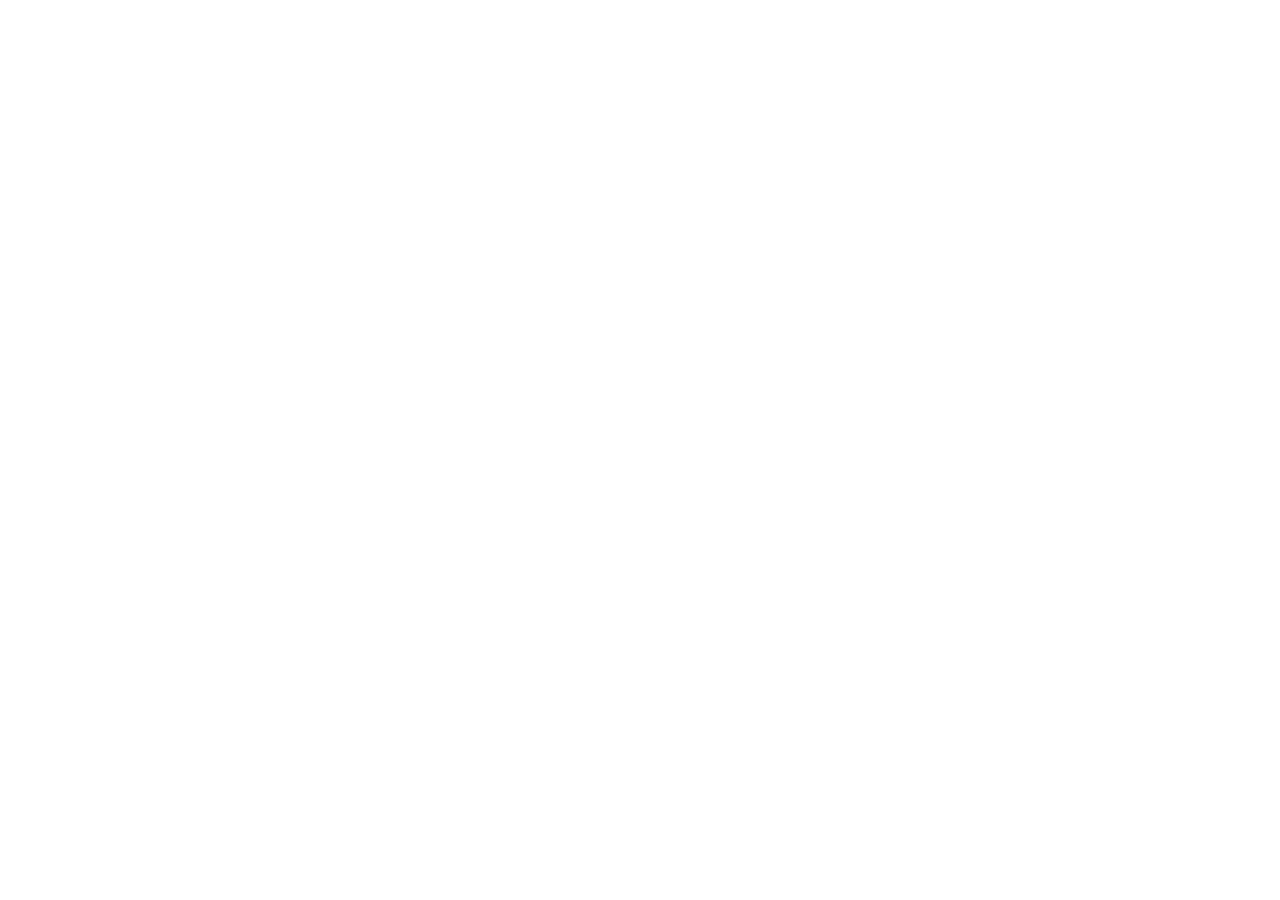
==== commit 5a6eb5b2: "redirect to vercel" ====
--- a/index.html
+++ b/index.html
@@ -3,6 +3,8 @@
 
 <head>
     <meta charset="UTF-8">
+    <meta http-equiv="refresh" content="0; url=https://tokyo-guide-lime.vercel.app/">
+    <link rel="canonical" href="https://tokyo-guide-lime.vercel.app/">
     <meta property="og:title" content="Tokyo Guide Flipbook" />
     <meta property="og:description" content="Tokyo travel experience." />
     <meta property="og:image" content="img/review.jpg" />
@@ -101,8 +103,7 @@
                         <div class="card-accent" style="background:#c0392b;"></div>
                     </div>
                     <div class="spot-card">
-                        <img src="https://images.unsplash.com/photo-1519608487953-e999c86e7455?w=600&q=80"
-                            alt="平和祈念展示資料館" />
+                        <img src="img/heiwa-museum.jpg" alt="平和祈念展示資料館" />
                         <div class="card-overlay"></div>
                         <span class="card-tag"
                             style="color:#c0392b;border-color:#c0392b66;background:#c0392b22;">無料</span>
@@ -114,7 +115,7 @@
                         <div class="card-accent" style="background:#c0392b;"></div>
                     </div>
                     <div class="spot-card">
-                        <img src="https://images.unsplash.com/photo-1547592180-85f173990554?w=600&q=80" alt="思い出横丁" />
+                        <img src="img/street.jpg" alt="思い出横丁" />
                         <div class="card-overlay"></div>
                         <span class="card-tag"
                             style="color:#c0392b;border-color:#c0392b66;background:#c0392b22;">グルメ</span>
@@ -126,8 +127,7 @@
                         <div class="card-accent" style="background:#c0392b;"></div>
                     </div>
                     <div class="spot-card">
-                        <img src="https://images.unsplash.com/photo-1540959733332-eab4deabeeaf?w=600&q=80"
-                            alt="TOKYO Night & Light" />
+                        <img src="img/light.jpg" alt="TOKYO Night & Light" />
                         <div class="card-overlay"></div>
                         <span class="card-tag"
                             style="color:#c0392b;border-color:#c0392b66;background:#c0392b22;">夜景</span>
@@ -139,8 +139,7 @@
                         <div class="card-accent" style="background:#c0392b;"></div>
                     </div>
                     <div class="spot-card">
-                        <img src="https://images.unsplash.com/photo-1569718212165-3a8278d5f624?w=600&q=80"
-                            alt="一蘭新宿中央東口店" />
+                        <img src="img/ramen.jpg" alt="一蘭新宿中央東口店" />
                         <div class="card-overlay"></div>
                         <span class="card-tag"
                             style="color:#c0392b;border-color:#c0392b66;background:#c0392b22;">ラーメン</span>
@@ -166,8 +165,7 @@
                 </div>
                 <div class="scroll-track">
                     <div class="spot-card">
-                        <img src="https://images.unsplash.com/photo-1504674900247-0877df9cc836?w=600&q=80"
-                            alt="魚吉酒場池袋店" />
+                        <img src="img/uma-sashimi.jpg" alt="魚吉酒場池袋店" />
                         <div class="card-overlay"></div>
                         <span class="card-tag"
                             style="color:#2980b9;border-color:#2980b966;background:#2980b922;">居酒屋</span>
@@ -193,8 +191,7 @@
                 </div>
                 <div class="scroll-track">
                     <div class="spot-card">
-                        <img src="https://images.unsplash.com/photo-1542051841857-5f90071e7989?w=600&q=80"
-                            alt="忠犬ハチ公像" />
+                        <img src="img/hachiko.jpg" alt="忠犬ハチ公像" />
                         <div class="card-overlay"></div>
                         <span class="card-tag"
                             style="color:#8e44ad;border-color:#8e44ad66;background:#8e44ad22;">観光</span>
@@ -206,8 +203,7 @@
                         <div class="card-accent" style="background:#8e44ad;"></div>
                     </div>
                     <div class="spot-card">
-                        <img src="https://images.unsplash.com/photo-1556909114-f6e7ad7d3136?w=600&q=80"
-                            alt="渋谷 PARCO" />
+                        <img src="img/parco.jpg" alt="渋谷 PARCO" />
                         <div class="card-overlay"></div>
                         <span class="card-tag"
                             style="color:#8e44ad;border-color:#8e44ad66;background:#8e44ad22;">ショッピング</span>
@@ -233,8 +229,7 @@
                 </div>
                 <div class="scroll-track">
                     <div class="spot-card">
-                        <img src="https://images.unsplash.com/photo-1555396273-367ea4eb4db5?w=600&q=80"
-                            alt="鳥焼肉鳥ひびきちゃん" />
+                        <img src="img/toritataki.jpg" alt="鳥焼肉鳥ひびきちゃん" />
                         <div class="card-overlay"></div>
                         <span class="card-tag"
                             style="color:#27ae60;border-color:#27ae6066;background:#27ae6022;">焼肉</span>
--- a/css/style.css
+++ b/css/style.css
@@ -114,7 +114,6 @@
 #flipbook-viewport {
     position: relative;
 
-    width: 100%;
     max-width: 1200px;
 
     overflow-x: hidden;
